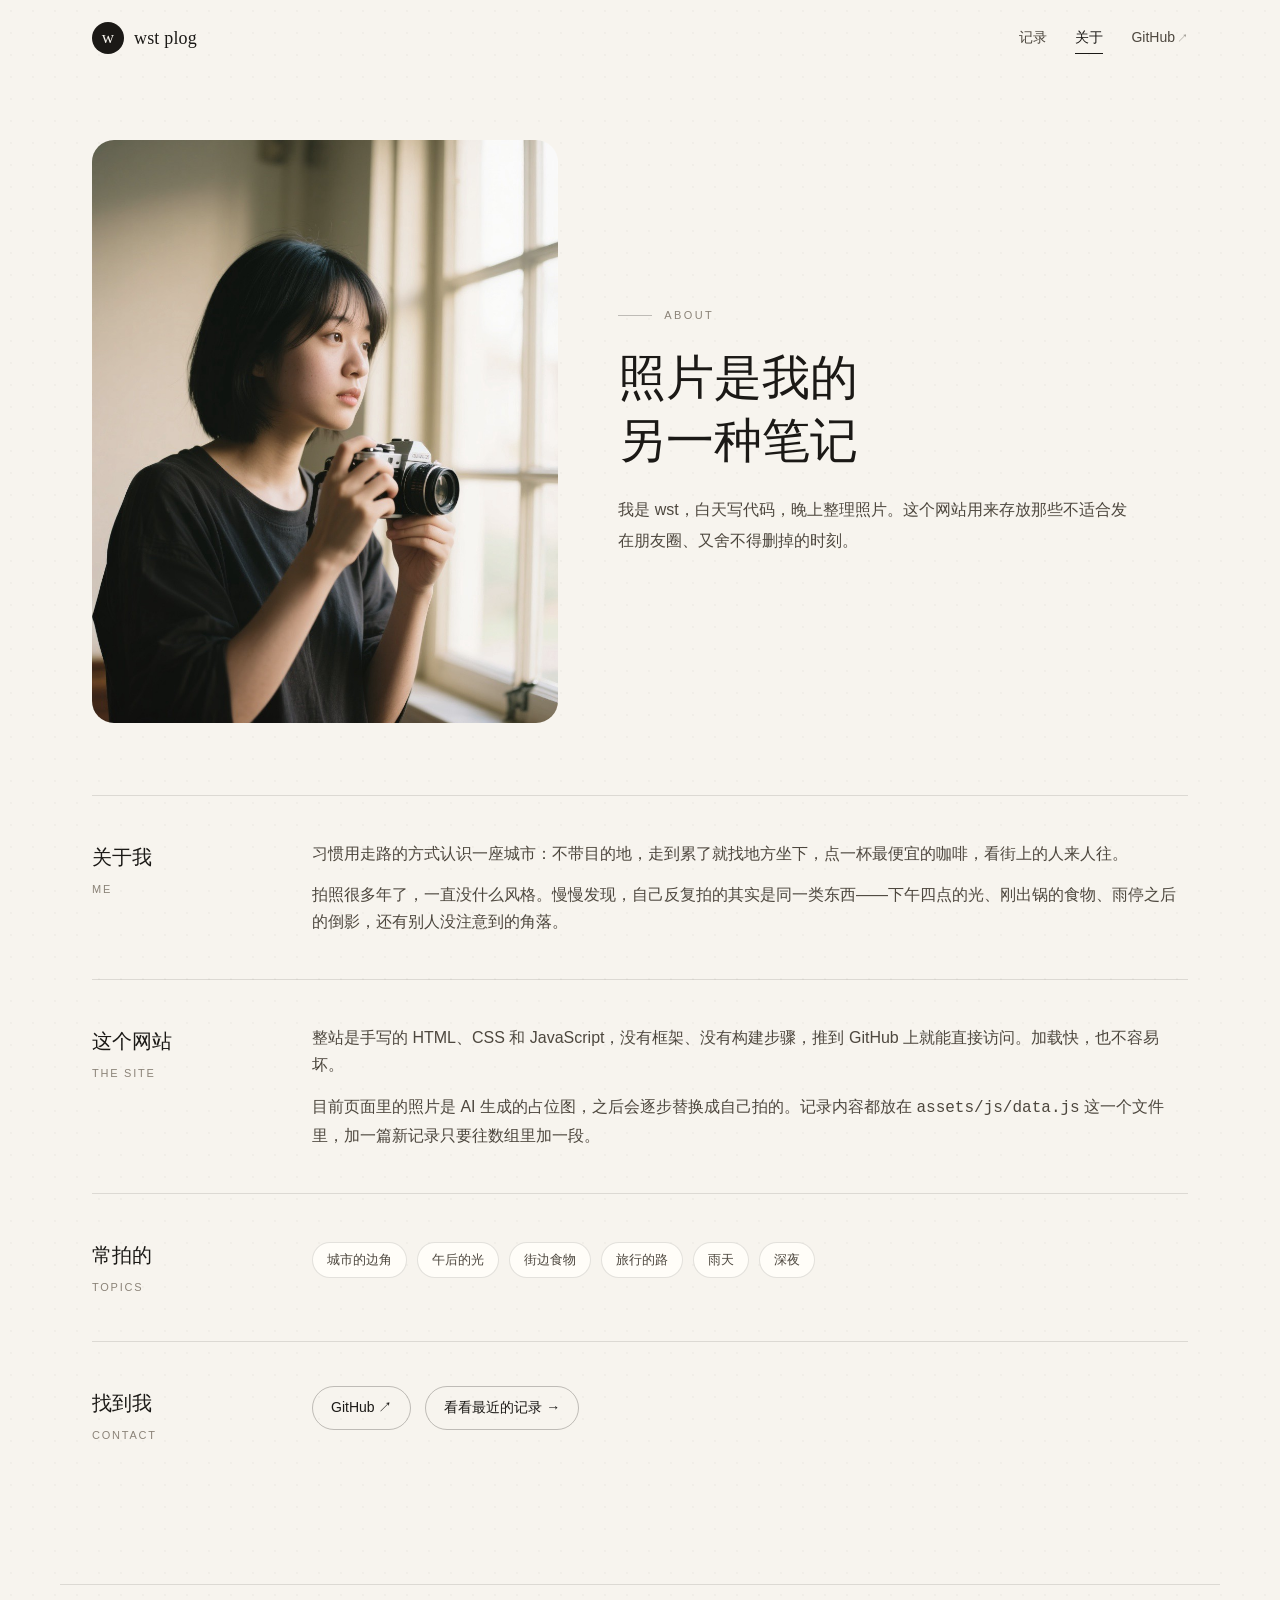
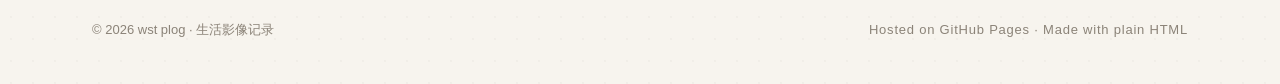
==== about.html @ 67744d72 "Init: wst plog static photo log site" ====
<!DOCTYPE html>
<html lang="zh-CN">
<head>
  <meta charset="UTF-8">
  <meta name="viewport" content="width=device-width, initial-scale=1">
  <title>关于 · wst plog</title>
  <meta name="description" content="关于 wst plog：一个人、一台相机，和一些被留下来的普通时刻。">
  <meta name="theme-color" content="#f7f4ee">
  <link rel="icon" href="data:image/svg+xml,%3Csvg xmlns='http://www.w3.org/2000/svg' viewBox='0 0 64 64'%3E%3Crect width='64' height='64' rx='14' fill='%231b1916'/%3E%3Ctext x='32' y='44' font-family='Georgia,serif' font-size='34' fill='%23f7f4ee' text-anchor='middle'%3Ew%3C/text%3E%3C/svg%3E">
  <link rel="stylesheet" href="assets/css/style.css">
</head>
<body>
  <header class="site-header">
    <a class="brand" href="index.html" aria-label="wst plog 首页">
      <span class="brand-mark">w</span>
      <span class="brand-text">wst plog</span>
    </a>
    <nav class="site-nav" aria-label="主导航">
      <a href="index.html">记录</a>
      <a href="about.html" class="is-active">关于</a>
      <a href="https://github.com/wst-wst" target="_blank" rel="noopener">GitHub<span class="ext">↗</span></a>
    </nav>
  </header>

  <main>
    <section class="about-hero">
      <div class="about-portrait">
        <img src="assets/img/about.jpg" alt="wst 拿着胶片相机的肖像">
      </div>
      <div>
        <p class="eyebrow">About</p>
        <h1>照片是我的<br>另一种笔记</h1>
        <p class="lede">我是 wst，白天写代码，晚上整理照片。这个网站用来存放那些不适合发在朋友圈、又舍不得删掉的时刻。</p>
      </div>
    </section>

    <section class="about-section">
      <h2>关于我<span>Me</span></h2>
      <div class="about-content">
        <p>习惯用走路的方式认识一座城市：不带目的地，走到累了就找地方坐下，点一杯最便宜的咖啡，看街上的人来人往。</p>
        <p>拍照很多年了，一直没什么风格。慢慢发现，自己反复拍的其实是同一类东西——下午四点的光、刚出锅的食物、雨停之后的倒影，还有别人没注意到的角落。</p>
      </div>
    </section>

    <section class="about-section">
      <h2>这个网站<span>The site</span></h2>
      <div class="about-content">
        <p>整站是手写的 HTML、CSS 和 JavaScript，没有框架、没有构建步骤，推到 GitHub 上就能直接访问。加载快，也不容易坏。</p>
        <p>目前页面里的照片是 AI 生成的占位图，之后会逐步替换成自己拍的。记录内容都放在 <code>assets/js/data.js</code> 这一个文件里，加一篇新记录只要往数组里加一段。</p>
      </div>
    </section>

    <section class="about-section">
      <h2>常拍的<span>Topics</span></h2>
      <div class="about-content">
        <div class="topic-list">
          <span class="topic">城市的边角</span>
          <span class="topic">午后的光</span>
          <span class="topic">街边食物</span>
          <span class="topic">旅行的路</span>
          <span class="topic">雨天</span>
          <span class="topic">深夜</span>
        </div>
      </div>
    </section>

    <section class="about-section">
      <h2>找到我<span>Contact</span></h2>
      <div class="about-content">
        <div class="link-row">
          <a class="link-btn" href="https://github.com/wst-wst" target="_blank" rel="noopener">GitHub ↗</a>
          <a class="link-btn" href="index.html">看看最近的记录 →</a>
        </div>
      </div>
    </section>
  </main>

  <footer class="site-footer">
    <p>© <span id="year">2026</span> wst plog · 生活影像记录</p>
    <p class="footer-note">Hosted on GitHub Pages · Made with plain HTML</p>
  </footer>

  <script>
    (function () {
      var header = document.querySelector('.site-header');
      var onScroll = function () { header.classList.toggle('is-scrolled', window.scrollY > 8); };
      window.addEventListener('scroll', onScroll, { passive: true });
      onScroll();
      document.getElementById('year').textContent = new Date().getFullYear();
    })();
  </script>
</body>
</html>
---- assets/css/style.css ----
/* ============ 设计变量 ============ */
:root {
  --bg: #f7f4ee;
  --bg-soft: #efe9df;
  --surface: #fffdf8;
  --ink: #1b1916;
  --ink-soft: #4d473e;
  --muted: #8b8378;
  --line: rgba(27, 25, 22, 0.12);
  --line-strong: rgba(27, 25, 22, 0.26);
  --accent: #b4552d;
  --radius: 16px;
  --maxw: 1160px;
  --serif: "Iowan Old Style", "Palatino Linotype", Palatino, "Songti SC", "Noto Serif SC", Georgia, serif;
  --sans: -apple-system, BlinkMacSystemFont, "PingFang SC", "Hiragino Sans GB", "Microsoft YaHei", "Helvetica Neue", Arial, sans-serif;
  --ease: cubic-bezier(0.22, 0.61, 0.36, 1);
}

* { box-sizing: border-box; }

html { scroll-behavior: smooth; }

body {
  margin: 0;
  background: var(--bg);
  color: var(--ink);
  font-family: var(--sans);
  font-size: 16px;
  line-height: 1.7;
  -webkit-font-smoothing: antialiased;
  text-rendering: optimizeLegibility;
  background-image: radial-gradient(rgba(27, 25, 22, 0.028) 1px, transparent 1px);
  background-size: 22px 22px;
}

body.no-scroll { overflow: hidden; }

img { display: block; max-width: 100%; }

a { color: inherit; text-decoration: none; }

button { font: inherit; color: inherit; background: none; border: 0; cursor: pointer; }

::selection { background: var(--accent); color: #fff; }

:focus-visible { outline: 2px solid var(--accent); outline-offset: 3px; border-radius: 4px; }

/* ============ 页头 ============ */
.site-header {
  position: sticky;
  top: 0;
  z-index: 40;
  display: flex;
  align-items: center;
  justify-content: space-between;
  gap: 24px;
  max-width: var(--maxw);
  margin: 0 auto;
  padding: 22px 32px;
  transition: padding 0.3s var(--ease), background 0.3s var(--ease), box-shadow 0.3s var(--ease);
}

.site-header.is-scrolled {
  padding: 14px 32px;
  background: rgba(247, 244, 238, 0.86);
  -webkit-backdrop-filter: saturate(160%) blur(14px);
  backdrop-filter: saturate(160%) blur(14px);
  box-shadow: 0 1px 0 var(--line);
}

.brand {
  display: inline-flex;
  align-items: center;
  gap: 10px;
  font-family: var(--serif);
  font-size: 18px;
  letter-spacing: 0.01em;
}

.brand-mark {
  display: grid;
  place-items: center;
  width: 32px;
  height: 32px;
  border-radius: 50%;
  background: var(--ink);
  color: var(--bg);
  font-size: 17px;
  line-height: 1;
  padding-bottom: 2px;
  transition: transform 0.4s var(--ease), background 0.3s var(--ease);
}

.brand:hover .brand-mark { transform: rotate(-10deg); background: var(--accent); }

.site-nav {
  display: flex;
  align-items: center;
  gap: 28px;
  font-size: 14px;
  color: var(--ink-soft);
}

.site-nav a {
  position: relative;
  padding: 4px 0;
  transition: color 0.2s var(--ease);
}

.site-nav a::after {
  content: "";
  position: absolute;
  left: 0;
  bottom: 0;
  width: 100%;
  height: 1px;
  background: var(--ink);
  transform: scaleX(0);
  transform-origin: left;
  transition: transform 0.3s var(--ease);
}

.site-nav a:hover { color: var(--ink); }
.site-nav a:hover::after,
.site-nav a.is-active::after { transform: scaleX(1); }
.site-nav a.is-active { color: var(--ink); }

.ext { font-size: 11px; margin-left: 2px; opacity: 0.6; }

/* ============ 首屏 ============ */
main {
  max-width: var(--maxw);
  margin: 0 auto;
  padding: 0 32px 96px;
}

.hero {
  display: grid;
  grid-template-columns: 1.08fr 0.92fr;
  gap: 64px;
  align-items: center;
  padding: 68px 0 84px;
}

.eyebrow {
  margin: 0 0 22px;
  display: flex;
  align-items: center;
  gap: 12px;
  font-size: 11px;
  letter-spacing: 0.22em;
  text-transform: uppercase;
  color: var(--muted);
}

.eyebrow::before {
  content: "";
  width: 34px;
  height: 1px;
  background: var(--line-strong);
}

.hero h1 {
  margin: 0 0 26px;
  font-family: var(--serif);
  font-weight: 400;
  font-size: clamp(2.5rem, 5.2vw, 4rem);
  line-height: 1.18;
  letter-spacing: -0.015em;
}

.lede {
  max-width: 32em;
  margin: 0 0 40px;
  color: var(--ink-soft);
  font-size: 16px;
  line-height: 1.95;
}

.stats {
  display: flex;
  gap: 48px;
  margin: 0;
  padding-top: 28px;
  border-top: 1px solid var(--line);
}

.stats div { display: flex; flex-direction: column-reverse; gap: 2px; }

.stats dt {
  font-size: 12px;
  letter-spacing: 0.08em;
  color: var(--muted);
}

.stats dd {
  margin: 0;
  font-family: var(--serif);
  font-size: 30px;
  line-height: 1;
  font-variant-numeric: tabular-nums;
}

.hero-figure {
  position: relative;
  margin: 0;
}

.hero-figure img {
  width: 100%;
  aspect-ratio: 4 / 5;
  object-fit: cover;
  border-radius: 180px 180px 18px 18px;
  filter: saturate(0.92) contrast(1.02);
  box-shadow: 0 24px 60px -30px rgba(27, 25, 22, 0.45);
}

.hero-figure figcaption {
  position: absolute;
  left: -14px;
  bottom: 30px;
  padding: 8px 14px;
  background: var(--surface);
  border: 1px solid var(--line);
  border-radius: 999px;
  font-size: 12px;
  letter-spacing: 0.04em;
  color: var(--ink-soft);
  box-shadow: 0 10px 24px -16px rgba(27, 25, 22, 0.5);
}

/* ============ 记录区 ============ */
.section-head {
  display: flex;
  align-items: flex-end;
  justify-content: space-between;
  gap: 24px;
  flex-wrap: wrap;
  margin-bottom: 34px;
  padding-bottom: 18px;
  border-bottom: 1px solid var(--line);
}

.section-head h2 {
  margin: 0;
  font-family: var(--serif);
  font-weight: 400;
  font-size: 28px;
  letter-spacing: 0.01em;
}

.filters {
  display: flex;
  gap: 8px;
  flex-wrap: wrap;
}

.chip {
  display: inline-flex;
  align-items: center;
  gap: 6px;
  padding: 6px 14px;
  border: 1px solid var(--line);
  border-radius: 999px;
  font-size: 13px;
  color: var(--ink-soft);
  background: transparent;
  transition: all 0.22s var(--ease);
}

.chip:hover { border-color: var(--line-strong); color: var(--ink); background: var(--surface); }

.chip.is-active {
  background: var(--ink);
  border-color: var(--ink);
  color: var(--bg);
}

.chip-count {
  font-size: 11px;
  opacity: 0.55;
  font-variant-numeric: tabular-nums;
}

.grid {
  columns: 3;
  column-gap: 30px;
}

.card {
  break-inside: avoid;
  margin-bottom: 30px;
  opacity: 0;
  transform: translateY(18px);
  transition: opacity 0.7s var(--ease), transform 0.7s var(--ease);
}

.card.is-in { opacity: 1; transform: none; }

.card-btn {
  display: block;
  width: 100%;
  text-align: left;
  padding: 0;
}

.card-figure {
  position: relative;
  margin: 0;
  overflow: hidden;
  border-radius: var(--radius);
  background: var(--bg-soft);
  aspect-ratio: var(--ratio, 4 / 3);
}

.card-figure img {
  width: 100%;
  height: 100%;
  object-fit: cover;
  transition: transform 0.9s var(--ease), filter 0.5s var(--ease);
}

.card-btn:hover .card-figure img { transform: scale(1.045); filter: saturate(1.05); }

.card-arrow {
  position: absolute;
  right: 14px;
  bottom: 14px;
  display: grid;
  place-items: center;
  width: 34px;
  height: 34px;
  border-radius: 50%;
  background: rgba(255, 253, 248, 0.92);
  color: var(--ink);
  font-size: 15px;
  opacity: 0;
  transform: translateY(6px);
  transition: opacity 0.3s var(--ease), transform 0.3s var(--ease);
}

.card-btn:hover .card-arrow,
.card-btn:focus-visible .card-arrow { opacity: 1; transform: none; }

.card-body { padding: 16px 4px 0; }

.card-meta {
  margin: 0 0 6px;
  display: flex;
  align-items: center;
  gap: 8px;
  font-size: 12px;
  letter-spacing: 0.08em;
  color: var(--muted);
  font-variant-numeric: tabular-nums;
}

.card-meta .sep { opacity: 0.5; }

.card-title {
  margin: 0 0 6px;
  font-family: var(--serif);
  font-weight: 400;
  font-size: 21px;
  line-height: 1.45;
  transition: color 0.2s var(--ease);
}

.card-btn:hover .card-title { color: var(--accent); }

.card-excerpt {
  margin: 0;
  font-size: 16px;
  line-height: 1.65;
  color: var(--ink-soft);
}

.empty {
  margin: 60px 0;
  text-align: center;
  color: var(--muted);
  font-size: 15px;
}

/* ============ 页脚 ============ */
.site-footer {
  border-top: 1px solid var(--line);
  display: flex;
  justify-content: space-between;
  gap: 16px;
  flex-wrap: wrap;
  max-width: var(--maxw);
  margin: 0 auto;
  padding: 34px 32px 44px;
  font-size: 13px;
  color: var(--muted);
}

.site-footer p { margin: 0; }

.footer-note { letter-spacing: 0.06em; }

/* ============ 详情浮层 ============ */
.lightbox {
  position: fixed;
  inset: 0;
  z-index: 100;
  display: flex;
  align-items: center;
  justify-content: center;
  padding: 48px 24px;
}

.lightbox[hidden] { display: none; }

.lightbox-backdrop {
  position: absolute;
  inset: 0;
  background: rgba(22, 19, 16, 0.74);
  -webkit-backdrop-filter: blur(10px);
  backdrop-filter: blur(10px);
  opacity: 0;
  transition: opacity 0.35s var(--ease);
}

.lightbox.is-open .lightbox-backdrop { opacity: 1; }

.lightbox-panel {
  position: relative;
  z-index: 2;
  width: min(820px, 100%);
  max-height: calc(100vh - 96px);
  overflow-y: auto;
  overscroll-behavior: contain;
  background: var(--surface);
  border-radius: 20px;
  box-shadow: 0 40px 100px -30px rgba(0, 0, 0, 0.6);
  opacity: 0;
  transform: translateY(24px) scale(0.985);
  transition: opacity 0.4s var(--ease), transform 0.4s var(--ease);
  scrollbar-width: thin;
}

.lightbox.is-open .lightbox-panel { opacity: 1; transform: none; }

.lb-media { background: #141210; }

.lb-photo { margin: 0; }

.lb-photo img {
  width: 100%;
  height: auto;
  display: block;
}

.lb-photo figcaption {
  padding: 10px 20px;
  font-size: 12px;
  letter-spacing: 0.04em;
  color: rgba(255, 253, 248, 0.66);
  background: #141210;
}

.lb-body { padding: 30px 36px 38px; }

.lb-meta {
  margin: 0 0 10px;
  font-size: 12px;
  letter-spacing: 0.1em;
  color: var(--muted);
  font-variant-numeric: tabular-nums;
}

.lb-body h2 {
  margin: 0 0 20px;
  font-family: var(--serif);
  font-weight: 400;
  font-size: clamp(26px, 3.4vw, 34px);
  line-height: 1.35;
}

.lb-text { color: var(--ink-soft); font-size: 16px; }

.lb-text p { margin: 0 0 16px; }
.lb-text p:last-child { margin-bottom: 0; }

.lb-tags { display: flex; gap: 10px; flex-wrap: wrap; margin-top: 26px; }

.tag {
  font-size: 12px;
  letter-spacing: 0.05em;
  color: var(--accent);
  border: 1px solid rgba(180, 85, 45, 0.28);
  background: rgba(180, 85, 45, 0.05);
  padding: 3px 10px;
  border-radius: 999px;
}

.lb-close {
  position: absolute;
  top: 22px;
  right: 24px;
  z-index: 3;
  width: 42px;
  height: 42px;
  border-radius: 50%;
  background: rgba(255, 253, 248, 0.14);
  color: #fff;
  font-size: 24px;
  line-height: 1;
  border: 1px solid rgba(255, 255, 255, 0.18);
  transition: background 0.2s var(--ease), transform 0.3s var(--ease);
}

.lb-close:hover { background: rgba(255, 253, 248, 0.26); transform: rotate(90deg); }

.lb-nav {
  position: absolute;
  top: 50%;
  transform: translateY(-50%);
  z-index: 3;
  width: 48px;
  height: 48px;
  border-radius: 50%;
  display: grid;
  place-items: center;
  padding-bottom: 4px;
  font-size: 26px;
  color: #fff;
  background: rgba(255, 253, 248, 0.1);
  border: 1px solid rgba(255, 255, 255, 0.16);
  -webkit-backdrop-filter: blur(6px);
  backdrop-filter: blur(6px);
  transition: background 0.2s var(--ease);
}

.lb-nav:hover { background: rgba(255, 253, 248, 0.24); }

.lb-prev { left: max(16px, calc(50% - 470px)); }
.lb-next { right: max(16px, calc(50% - 470px)); }

/* ============ 关于页 ============ */
.about-hero {
  display: grid;
  grid-template-columns: 0.9fr 1.1fr;
  gap: 60px;
  align-items: center;
  padding: 64px 0 72px;
}

.about-portrait img {
  width: 100%;
  aspect-ratio: 4 / 5;
  object-fit: cover;
  border-radius: 22px;
  filter: saturate(0.9);
}

.about-hero h1 {
  margin: 0 0 22px;
  font-family: var(--serif);
  font-weight: 400;
  font-size: clamp(2.1rem, 4vw, 3rem);
  line-height: 1.3;
}

.about-hero .lede { margin-bottom: 0; }

.about-section {
  display: grid;
  grid-template-columns: 180px 1fr;
  gap: 40px;
  padding: 44px 0;
  border-top: 1px solid var(--line);
}

.about-section h2 {
  margin: 0;
  font-family: var(--serif);
  font-weight: 400;
  font-size: 20px;
  color: var(--ink);
}

.about-section h2 span {
  display: block;
  font-family: var(--sans);
  font-size: 11px;
  letter-spacing: 0.16em;
  text-transform: uppercase;
  color: var(--muted);
  margin-top: 6px;
}

.about-content p { margin: 0 0 14px; color: var(--ink-soft); }
.about-content p:last-child { margin-bottom: 0; }

.topic-list {
  display: flex;
  flex-wrap: wrap;
  gap: 10px;
  margin-top: 4px;
}

.topic {
  padding: 6px 14px;
  border: 1px solid var(--line);
  border-radius: 999px;
  font-size: 13px;
  color: var(--ink-soft);
  background: var(--surface);
}

.link-row { display: flex; flex-wrap: wrap; gap: 14px; }

.link-btn {
  display: inline-flex;
  align-items: center;
  gap: 8px;
  padding: 9px 18px;
  border-radius: 999px;
  border: 1px solid var(--line-strong);
  font-size: 14px;
  transition: all 0.22s var(--ease);
}

.link-btn:hover { background: var(--ink); border-color: var(--ink); color: var(--bg); }

/* ============ 动效降级 ============ */
@media (prefers-reduced-motion: reduce) {
  html { scroll-behavior: auto; }
  *, *::before, *::after {
    animation-duration: 0.01ms !important;
    transition-duration: 0.01ms !important;
  }
  .card { opacity: 1; transform: none; }
}

/* ============ 响应式 ============ */
@media (max-width: 980px) {
  .site-header { padding: 18px 24px; }
  .site-header.is-scrolled { padding: 12px 24px; }
  main { padding: 0 24px 80px; }
  .hero { grid-template-columns: 1fr; gap: 44px; padding: 44px 0 64px; }
  .hero-figure { max-width: 460px; }
  .hero-figure img { aspect-ratio: 4 / 4.4; border-radius: 150px 150px 16px 16px; }
  .grid { columns: 2; column-gap: 22px; }
  .card { margin-bottom: 22px; }
  .site-footer { padding: 30px 24px 40px; }
  .about-hero { grid-template-columns: 1fr; gap: 36px; padding: 40px 0 56px; }
  .about-portrait { max-width: 420px; }
  .lb-prev { left: 12px; }
  .lb-next { right: 12px; }
}

@media (max-width: 620px) {
  .site-header { padding: 16px 20px; gap: 12px; }
  .site-nav { gap: 18px; font-size: 13px; }
  .brand-text { display: none; }
  main { padding: 0 20px 64px; }
  .hero { padding: 28px 0 52px; }
  .hero h1 { font-size: 2.3rem; }
  .stats { gap: 30px; }
  .stats dd { font-size: 24px; }
  .grid { columns: 1; }
  .section-head { align-items: flex-start; }
  .lightbox { padding: 16px 12px; }
  .lightbox-panel { max-height: calc(100vh - 32px); border-radius: 16px; }
  .lb-body { padding: 24px 22px 30px; }
  .lb-close { top: 12px; right: 12px; }
  .lb-nav { width: 40px; height: 40px; font-size: 22px; }
  .lb-prev { left: 8px; }
  .lb-next { right: 8px; }
  .about-section { grid-template-columns: 1fr; gap: 16px; padding: 34px 0; }
  .site-footer { flex-direction: column; gap: 6px; padding: 26px 20px 36px; }
}
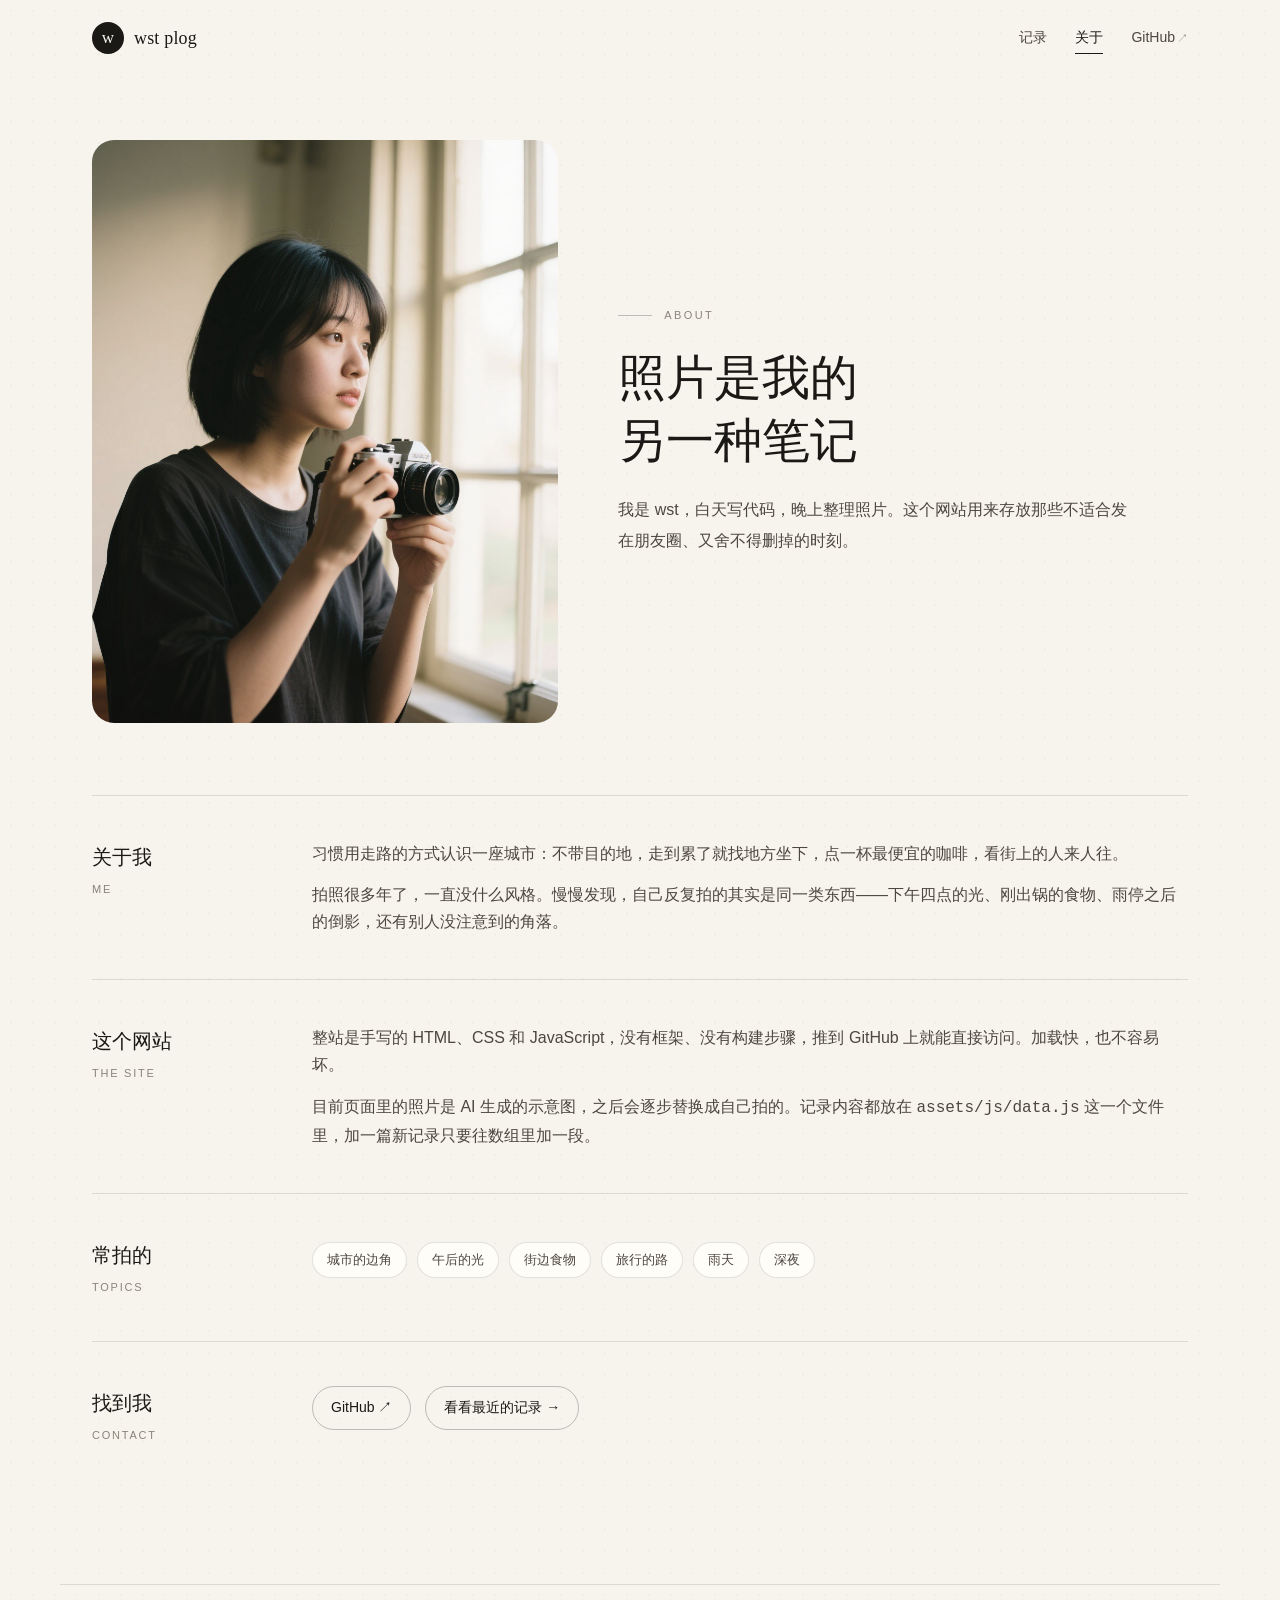
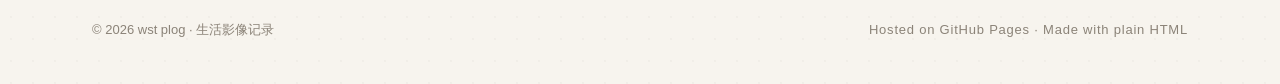
==== commit 9b4b8198: "fix: 移除未生成成功的占位图记录，仅保留真实照片" ====
--- a/about.html
+++ b/about.html
@@ -46,7 +46,7 @@
       <h2>这个网站<span>The site</span></h2>
       <div class="about-content">
         <p>整站是手写的 HTML、CSS 和 JavaScript，没有框架、没有构建步骤，推到 GitHub 上就能直接访问。加载快，也不容易坏。</p>
-        <p>目前页面里的照片是 AI 生成的占位图，之后会逐步替换成自己拍的。记录内容都放在 <code>assets/js/data.js</code> 这一个文件里，加一篇新记录只要往数组里加一段。</p>
+        <p>目前页面里的照片是 AI 生成的示意图，之后会逐步替换成自己拍的。记录内容都放在 <code>assets/js/data.js</code> 这一个文件里，加一篇新记录只要往数组里加一段。</p>
       </div>
     </section>
 
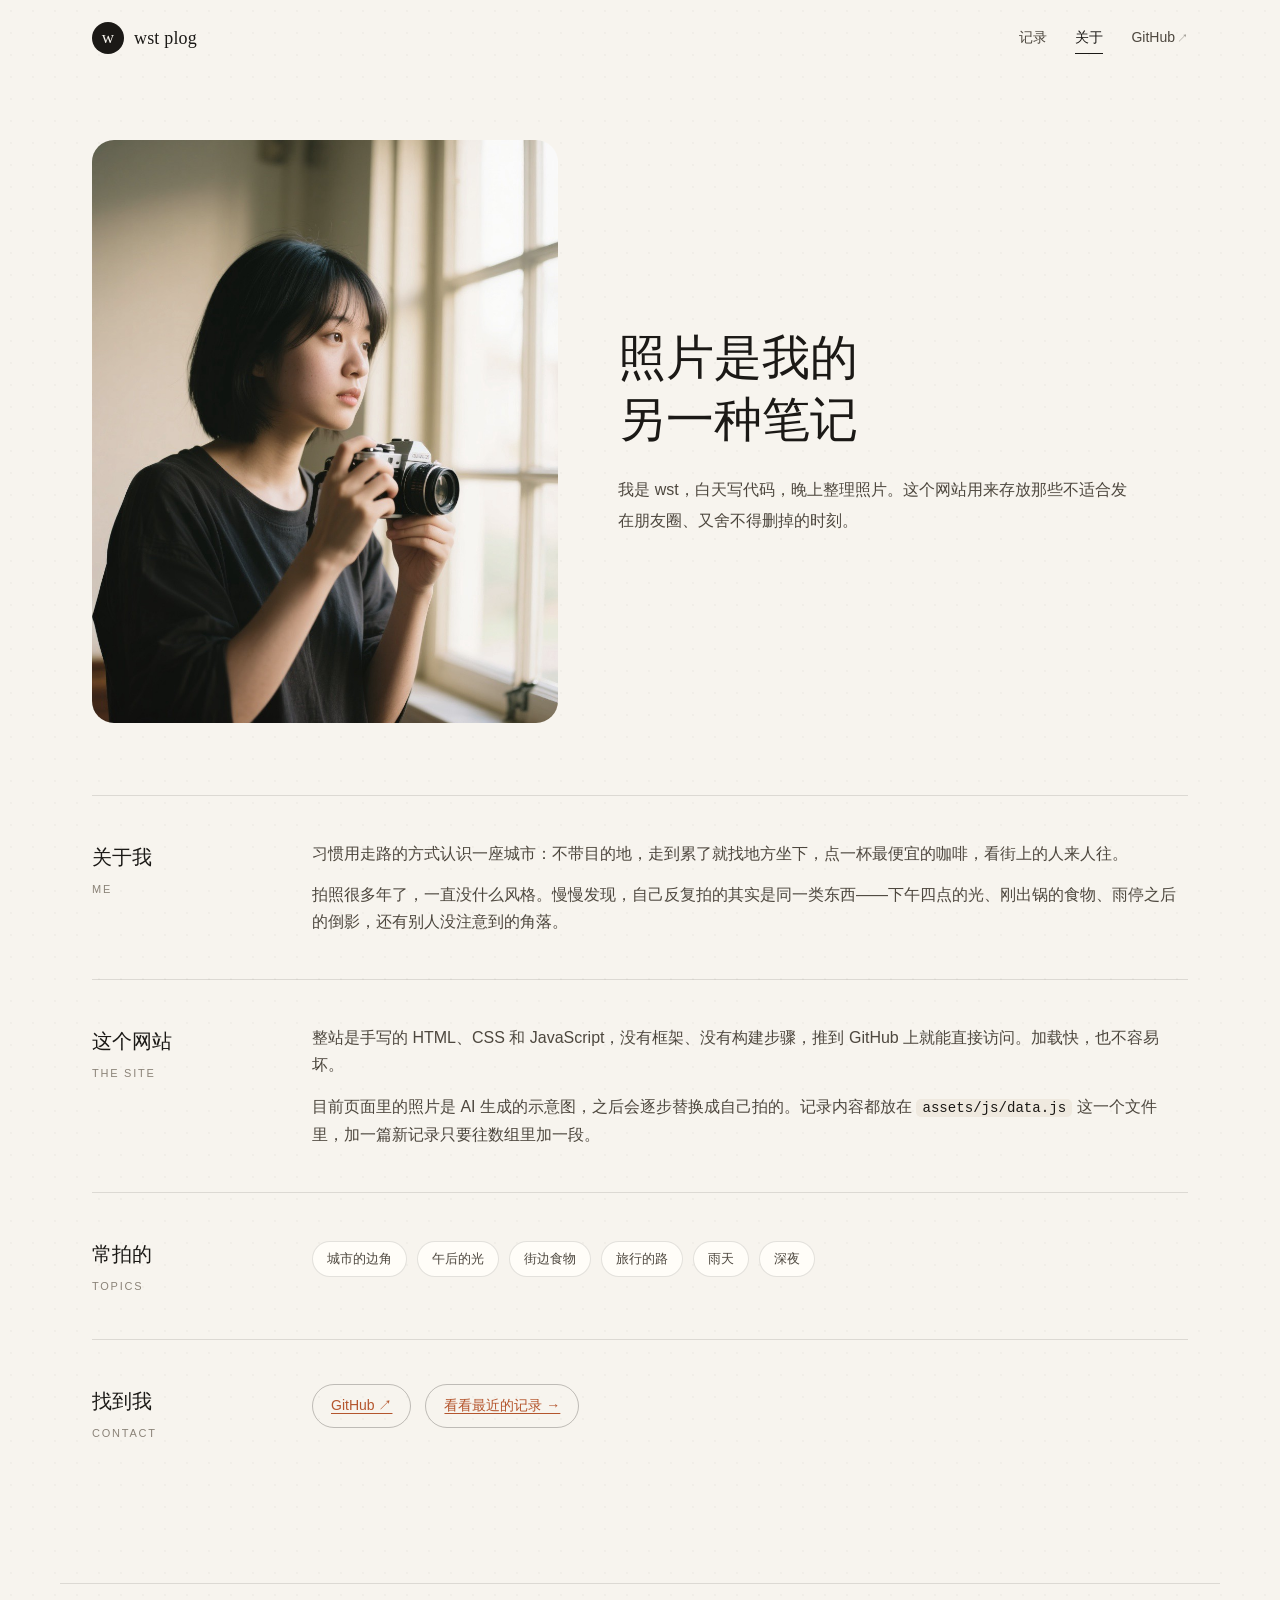
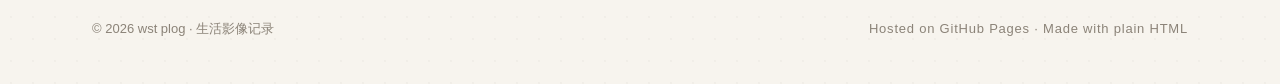
==== commit de928a89: "feat: 关于页正文改为 Markdown（content/about.md）渲染" ====
--- a/about.html
+++ b/about.html
@@ -27,52 +27,16 @@
       <div class="about-portrait">
         <img src="assets/img/about.jpg" alt="wst 拿着胶片相机的肖像">
       </div>
-      <div>
+      <div id="aboutHeroContent">
         <p class="eyebrow">About</p>
-        <h1>照片是我的<br>另一种笔记</h1>
-        <p class="lede">我是 wst，白天写代码，晚上整理照片。这个网站用来存放那些不适合发在朋友圈、又舍不得删掉的时刻。</p>
       </div>
     </section>
 
-    <section class="about-section">
-      <h2>关于我<span>Me</span></h2>
-      <div class="about-content">
-        <p>习惯用走路的方式认识一座城市：不带目的地，走到累了就找地方坐下，点一杯最便宜的咖啡，看街上的人来人往。</p>
-        <p>拍照很多年了，一直没什么风格。慢慢发现，自己反复拍的其实是同一类东西——下午四点的光、刚出锅的食物、雨停之后的倒影，还有别人没注意到的角落。</p>
-      </div>
-    </section>
+    <div id="aboutSections"></div>
 
-    <section class="about-section">
-      <h2>这个网站<span>The site</span></h2>
-      <div class="about-content">
-        <p>整站是手写的 HTML、CSS 和 JavaScript，没有框架、没有构建步骤，推到 GitHub 上就能直接访问。加载快，也不容易坏。</p>
-        <p>目前页面里的照片是 AI 生成的示意图，之后会逐步替换成自己拍的。记录内容都放在 <code>assets/js/data.js</code> 这一个文件里，加一篇新记录只要往数组里加一段。</p>
-      </div>
-    </section>
-
-    <section class="about-section">
-      <h2>常拍的<span>Topics</span></h2>
-      <div class="about-content">
-        <div class="topic-list">
-          <span class="topic">城市的边角</span>
-          <span class="topic">午后的光</span>
-          <span class="topic">街边食物</span>
-          <span class="topic">旅行的路</span>
-          <span class="topic">雨天</span>
-          <span class="topic">深夜</span>
-        </div>
-      </div>
-    </section>
-
-    <section class="about-section">
-      <h2>找到我<span>Contact</span></h2>
-      <div class="about-content">
-        <div class="link-row">
-          <a class="link-btn" href="https://github.com/wst-wst" target="_blank" rel="noopener">GitHub ↗</a>
-          <a class="link-btn" href="index.html">看看最近的记录 →</a>
-        </div>
-      </div>
-    </section>
+    <noscript>
+      <p class="empty">关于页内容需要 JavaScript 才能加载，请开启后刷新。</p>
+    </noscript>
   </main>
 
   <footer class="site-footer">
@@ -80,6 +44,7 @@
     <p class="footer-note">Hosted on GitHub Pages · Made with plain HTML</p>
   </footer>
 
+  <script src="assets/js/about.js"></script>
   <script>
     (function () {
       var header = document.querySelector('.site-header');
--- a/assets/css/style.css
+++ b/assets/css/style.css
@@ -594,6 +594,22 @@
 
 .about-content p { margin: 0 0 14px; color: var(--ink-soft); }
 .about-content p:last-child { margin-bottom: 0; }
+
+.about-content a {
+  color: var(--accent);
+  text-decoration: underline;
+  text-underline-offset: 3px;
+  text-decoration-thickness: 1px;
+}
+
+.about-content code {
+  font-family: ui-monospace, SFMono-Regular, Menlo, monospace;
+  font-size: 0.88em;
+  padding: 1px 6px;
+  border-radius: 5px;
+  background: var(--bg-soft);
+  color: var(--ink);
+}
 
 .topic-list {
   display: flex;
